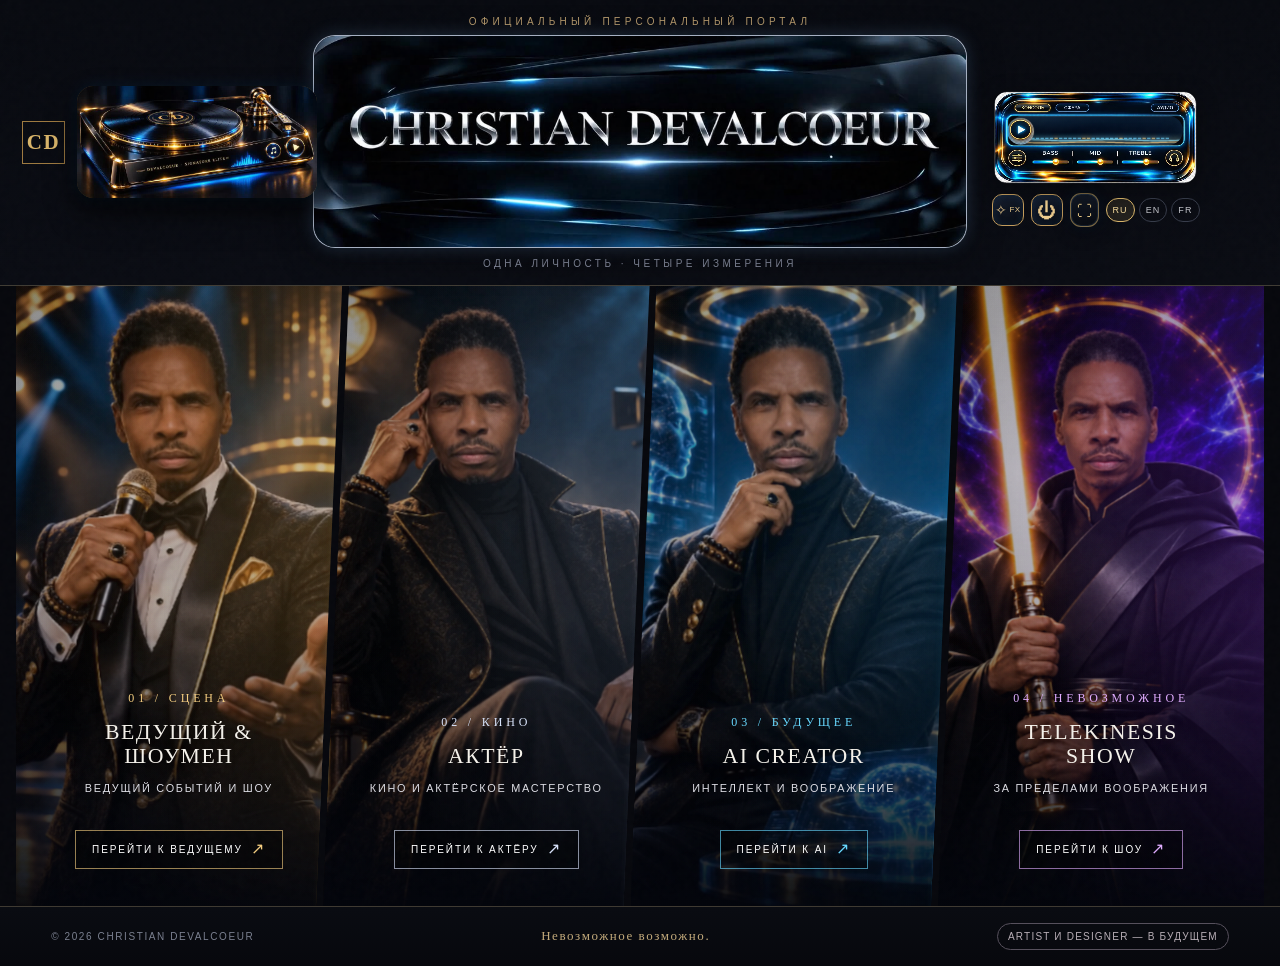
==== index.html @ b80892e2 "Add files via upload" ====
<!DOCTYPE html>

<html lang="ru">
<head>
<meta charset="utf-8"/>
<meta content="width=device-width, initial-scale=1.0" name="viewport"/>
<meta content="#07080d" name="theme-color"/>
<meta content="Christian Devalcoeur — Host &amp; Showman, Actor, AI Creator, Telekinesis Show." name="description"/>
<title>Christian Devalcoeur | Four Dimensions</title>
<style>
    :root { color-scheme:dark; --ink:#090b12; --gold:#d9b56a; --line:rgba(229,206,159,.25); }
    * { box-sizing:border-box; }
    html { scroll-behavior:smooth; }
    body { margin:0; min-height:100vh; background:var(--ink); color:#f5f2eb; font-family:Inter,'Segoe UI',Arial,sans-serif; overflow-x:hidden; }
    body::before {content:"";pointer-events:none;position:fixed;inset:0;z-index:20;opacity:.08;background-image:url("data:image/svg+xml,%3Csvg viewBox='0 0 180 180' xmlns='http://www.w3.org/2000/svg'%3E%3Cfilter id='n'%3E%3CfeTurbulence type='fractalNoise' baseFrequency='.75' numOctaves='3' stitchTiles='stitch'/%3E%3C/filter%3E%3Crect width='100%25' height='100%25' filter='url(%23n)' opacity='.24'/%3E%3C/svg%3E");}
    .layout { max-width:1800px;margin:auto; min-height:100svh; display:flex; flex-direction:column; }
    .masthead { position:relative; z-index:4; display:grid; grid-template-columns:minmax(60px,1fr) auto minmax(230px,1fr); align-items:center; gap:14px; padding:22px clamp(22px,4vw,74px) 18px; background:linear-gradient(180deg,#080a10 0%,#0a0c13 100%); border-bottom:1px solid var(--line); }
    .masthead .monogram {font-family:Georgia,serif; letter-spacing:.08em; font-size:21px; font-weight:bold; color:var(--gold); border:1px solid #9e7a40; width:43px;height:43px;display:grid;place-items:center; }
    .identity { text-align:center; }
    .identity .eyebrow { color:#b89b6c; font-size:10px; letter-spacing:.42em; text-transform:uppercase; margin-bottom:8px; }
    .identity h1 {font:normal clamp(22px,2.5vw,40px)/1.08 Georgia,'Times New Roman',serif; letter-spacing:.15em; margin:0; text-shadow:0 0 34px rgba(218,180,106,.18);}
    .identity .subtitle {margin-top:10px;font-size:10px;letter-spacing:.35em;color:#9298ac;text-transform:uppercase;}
    .right-controls{justify-self:end;display:flex;gap:17px;align-items:center;min-width:0}.menu {display:flex; gap:8px; align-items:center;}
    .language {font-size:11px;letter-spacing:.12em;color:#c3c4ca;border:1px solid #363b49;background:transparent;padding:9px 12px;border-radius:20px;cursor:pointer;}
    .hero {position:relative;display:flex;flex:1;min-height:620px;isolation:isolate;overflow:hidden;background:#07080d;padding-inline:clamp(9px,1.3vw,24px);}
    .panels {width:100%;display:flex;min-width:0;align-items:stretch;isolation:isolate;}
    .panel {--tone:#d9b56a;--wash:rgba(225,168,78,.16);position:relative;min-width:0;flex:1 1 25%;margin:0 -1px 0 -1px;overflow:hidden;isolation:isolate;clip-path:polygon(0 0,100% 0,calc(100% - 26px) 100%,0 100%,26px 0);background:#080a10;cursor:pointer;transition:flex-grow .65s cubic-bezier(.2,.8,.2,1),filter .45s ease;outline:none;}
    .panel:first-child {clip-path:polygon(0 0,100% 0,calc(100% - 26px) 100%,0 100%);}
    .panel:last-child {clip-path:polygon(26px 0,100% 0,100% 100%,0 100%);}
    .panel:not(:first-child) {margin-left:-18px;}
    .panel::before {content:"";position:absolute;inset:0;z-index:2;background:linear-gradient(180deg,rgba(2,3,9,.15) 0%,transparent 30%,rgba(2,3,9,.1) 54%,rgba(3,5,12,.94) 100%),linear-gradient(90deg,rgba(3,4,8,.19),transparent 32%,var(--wash));pointer-events:none;transition:background .4s;}
    .panel::after {content:"";position:absolute;z-index:4;top:-4%;bottom:-4%;right:16px;width:1.5px;background:linear-gradient(180deg,transparent 2%,var(--tone) 30%,#f4f2e9 50%,var(--tone) 70%,transparent 98%);transform:rotate(2.1deg);transform-origin:bottom center;opacity:.65;box-shadow:0 0 14px var(--tone);pointer-events:none;transition:opacity .4s;}
    .panel:last-child::after {display:none;}
    .panel img {position:absolute;inset:0;width:100%;height:100%;object-fit:cover;object-position:center 25%;z-index:0;filter:saturate(.9) brightness(.76);transform:scale(1.015);transition:transform 1.2s cubic-bezier(.2,.75,.2,1),filter .6s;will-change:transform;}
    .panel .ambient {position:absolute;z-index:1;inset:-10%;opacity:.3;pointer-events:none;background:radial-gradient(ellipse at 50% 35%,var(--wash),transparent 61%);transition:opacity .6s;}
    .panel .content {position:absolute;z-index:5;bottom:0;left:0;right:0;padding:110px clamp(19px,2vw,36px) clamp(36px,5vh,70px);text-align:center;transform:translateY(8px);transition:transform .45s;}
    .index {font:12px/1 Georgia,serif;color:var(--tone);letter-spacing:.32em;display:block;margin-bottom:17px;}
    .content h2 {font:normal clamp(17px,1.7vw,30px)/1.08 Georgia,'Times New Roman',serif;letter-spacing:.07em;text-transform:uppercase;margin:0 0 12px;text-shadow:0 2px 22px #000;white-space:normal;}
    .content p {font-size:clamp(10px,.85vw,13px);color:#dddde4;letter-spacing:.16em;text-transform:uppercase;min-height:32px;line-height:1.65;margin:0 0 18px;}
    .explore {font-size:10px;letter-spacing:.19em;text-transform:uppercase;display:inline-flex;gap:8px;align-items:center;color:#fff;border:1px solid color-mix(in srgb,var(--tone) 62%,transparent);background:rgba(0,0,0,.3);padding:12px 16px;white-space:nowrap;transition:background .3s,transform .3s;}
    .explore span {font-size:16px;color:var(--tone);line-height:.8;}
    .host {--tone:#f4cd80;--wash:rgba(230,169,74,.24);}
    .actor {--tone:#d8e3fa;--wash:rgba(131,165,211,.20);}
    .ai {--tone:#67d9ff;--wash:rgba(31,168,255,.18);}
    .tele {--tone:#e0acff;--wash:rgba(135,50,230,.27);}
    .panel:is(:hover,:focus-visible,.active) {flex-grow:1.33;z-index:3;}
    .panels:has(.panel:is(:hover,:focus-visible,.active)) .panel:not(:hover):not(:focus-visible):not(.active) {filter:brightness(.67);}
    .panel:is(:hover,:focus-visible,.active) img {filter:saturate(1.08) brightness(1);transform:scale(1.067);}
    .panel:is(:hover,:focus-visible,.active) .ambient {opacity:.85;animation:energy 4s ease-in-out infinite alternate;}
    .panel:is(:hover,:focus-visible,.active) .content {transform:translateY(0);}
    .panel:is(:hover,:focus-visible,.active) .explore {background:color-mix(in srgb,var(--tone) 22%,#080912);transform:translateY(-3px);}
    .panel:is(:hover,:focus-visible,.active)::after {opacity:1;}
    @keyframes energy {from{transform:translate(-2%,-1%) scale(1)}to{transform:translate(2%,1%) scale(1.12)}}
    .bottom {border-top:1px solid var(--line);background:linear-gradient(180deg,#0a0c12,#07080d);color:#7b8090;padding:16px clamp(23px,4vw,72px);display:flex;align-items:center;justify-content:space-between;gap:15px;font-size:10px;letter-spacing:.16em;text-transform:uppercase;}
    .bottom .tagline {font-family:Georgia,serif;text-transform:none;letter-spacing:.12em;color:#c4ab7c;font-size:13px;}
    .preview-tag {border:1px solid #56505c;color:#b8aeb6;border-radius:20px;padding:7px 10px;letter-spacing:.12em;}
    .toast {position:fixed;z-index:100;left:50%;bottom:30px;transform:translate(-50%,30px);opacity:0;pointer-events:none;background:#171b27;border:1px solid #8b7859;color:#eee;padding:14px 20px;box-shadow:0 8px 30px #0008;text-align:center;max-width:calc(100vw - 30px);font-size:13px;transition:opacity .3s,transform .3s;}
    .toast.show {opacity:1;transform:translate(-50%,0);}
    @media (max-width:880px) {
      .masthead {padding:18px 15px;grid-template-columns:43px minmax(0,1fr) auto;gap:4px;}
      .identity h1 {font-size:clamp(17px,4.2vw,27px);letter-spacing:.085em;}
      .identity .eyebrow {letter-spacing:.2em;font-size:9px;}
      .identity .subtitle {letter-spacing:.15em;font-size:8px;}
      .language {padding:8px 6px;font-size:10px;}
      .hero {min-height:650px;padding-inline:0;}
      .panel .content {padding:100px 8px 25px;}
      .content h2 {font-size:clamp(11px,2vw,19px);}
      .content p {font-size:9px;letter-spacing:0;}
      .explore {font-size:8px;padding:10px 7px;letter-spacing:.05em;}
      .panel:not(:first-child) {margin-left:-14px;}
      .panel {clip-path:polygon(15px 0,100% 0,calc(100% - 15px) 100%,0 100%);}
      .panel:first-child {clip-path:polygon(0 0,100% 0,calc(100% - 15px) 100%,0 100%);}
      .panel:last-child {clip-path:polygon(15px 0,100% 0,100% 100%,0 100%);}
      .panel::after {right:8px;}
    }
    @media (max-width:620px) {
      .layout{min-height:100svh;}
      .hero {min-height:0;display:block;overflow:visible;}
      .panels {display:grid;grid-template-columns:1fr 1fr;}
      .panel,.panel:first-child,.panel:last-child {clip-path:none;margin:0;min-height:48svh;min-width:0;}
      .panel:not(:first-child){margin-left:0;}
      .panel::after {right:0;top:0;bottom:0;transform:none;width:1px;}
      .panel:nth-child(2)::after{display:none;}
      .panel img {object-position:center 20%;filter:saturate(.95) brightness(.83);}
      .panel .content {padding:70px 9px 19px;}
      .panel .content h2 {font-size:clamp(15px,4vw,21px);}
      .panel .content p {font-size:9px;min-height:25px;}
      .panel .explore {font-size:9px;padding:10px 10px;}
      .panel:is(:hover,:focus-visible,.active){flex-grow:1;}
      .bottom {flex-direction:column;gap:8px;text-align:center;padding:18px 10px;}
    }
    @media(prefers-reduced-motion:reduce){*,*::before,*::after{animation:none!important;transition:none!important;scroll-behavior:auto!important;}}

    .panel .hero-video {position:absolute;inset:0;width:100%;height:100%;object-fit:cover;object-position:center 25%;z-index:0;opacity:0;pointer-events:none;filter:saturate(1.04) brightness(.92);transform:scale(1.015);transition:opacity .34s ease,transform 1.2s cubic-bezier(.2,.75,.2,1);}
    .panel.is-playing .hero-video {opacity:1;transform:scale(1.067);}
    @media (max-width:620px){.panel .hero-video{object-position:center 20%;}}
    @media(prefers-reduced-motion:reduce){.panel .hero-video{display:none!important;}}
  
    .menu{flex-wrap:wrap;justify-content:flex-end}.language-choice{min-width:36px;padding:8px 9px}.language-choice[aria-pressed="true"]{border-color:#d9b56a;color:#f5db9d;background:rgba(217,181,106,.12)}
    .panel{touch-action:manipulation}.panel:focus-visible{outline:2px solid #e8c783;outline-offset:-3px}.explore .explore-label{font-size:inherit;line-height:1.1;color:inherit}.explore>span:last-child{font-size:16px;color:var(--tone)}
    @media(max-width:620px){.masthead{grid-template-columns:35px minmax(0,1fr) auto}.language-choice{min-width:30px;padding:8px 5px}.menu{gap:3px}.identity h1{font-size:clamp(14px,3.7vw,20px)}.panel .explore{white-space:normal;justify-content:center;min-height:34px}}
    @media(max-width:1050px){.masthead{grid-template-columns:50px minmax(0,1fr) auto}.right-controls{gap:8px}.identity h1{letter-spacing:.09em}.signature-dock{width:58px}.signature-device{width:50px;height:50px;border-radius:50%;transform:none}.signature-platter{width:42px;height:42px;left:3px;top:3px}.signature-label{width:16px;height:16px;font-size:6px}.signature-arm,.signature-menu-toggle,.signature-caption{display:none}.signature-play{width:28px;height:28px;right:-8px;bottom:-7px}.signature-panel{position:fixed;right:12px;left:auto;top:85px;width:min(360px,calc(100vw - 24px));max-height:calc(100dvh - 100px)}}
    @media(max-width:620px){.masthead{gap:7px}.right-controls{gap:5px}.identity .eyebrow{font-size:8px}.identity h1{font-size:clamp(12px,3.3vw,19px)}.menu{gap:2px}.language-choice{min-width:25px;padding:7px 4px}.masthead .monogram{width:34px;height:34px;font-size:18px}}

/* V10: logo and player side by side, title centered, language menu on the right */
.masthead{grid-template-columns:minmax(245px,1fr) auto minmax(145px,1fr)}
.left-brand{display:flex;align-items:center;justify-self:start;gap:15px;min-width:0}
.left-brand .monogram{flex:0 0 43px}
.left-brand .signature-dock{flex:0 0 184px;width:184px;justify-self:auto}
.right-controls{justify-self:end}
.identity{min-width:0}
/* The expanded audio console opens toward the interior of the page. */
.left-brand .signature-panel{left:0;right:auto}
@media(max-width:1240px){
 .masthead{grid-template-columns:minmax(112px,1fr) minmax(0,auto) minmax(106px,1fr);gap:10px}
 .left-brand{gap:11px}
 .left-brand .signature-dock{width:58px;flex-basis:58px}
 .identity h1{font-size:clamp(19px,2.45vw,30px);letter-spacing:.085em}
}
@media(max-width:880px){
 .masthead{grid-template-columns:minmax(95px,1fr) minmax(0,auto) minmax(90px,1fr);gap:7px}
 .left-brand{gap:9px}
 .left-brand .monogram{flex-basis:36px;width:36px;height:36px}
 .left-brand .signature-dock{width:52px;flex-basis:52px}
 .left-brand .signature-panel{position:fixed;left:12px;right:auto;top:80px}
}
@media(max-width:620px){
 .masthead{grid-template-columns:88px minmax(0,1fr) auto;gap:5px;padding-left:10px;padding-right:10px}
 .left-brand{gap:7px}
 .left-brand .monogram{width:30px;height:30px;flex-basis:30px;font-size:15px}
 .left-brand .signature-dock{width:47px;flex-basis:47px}
 .identity h1{font-size:clamp(12px,3vw,19px);letter-spacing:.045em}
 .identity .eyebrow{font-size:7px;letter-spacing:.06em}
 .identity .subtitle{font-size:7px;letter-spacing:.04em}
 .right-controls{gap:0}
 .menu{gap:2px}
 .language-choice{min-width:23px;padding:6px 4px}
}

/* V11 — Silver Light B title, subtle moving metallic highlights */
.identity .silver-signature{position:relative;display:inline-block;color:#d7dee9;background:linear-gradient(112deg,#647084 0%,#dce4ef 13%,#fdfdff 23%,#8796ad 35%,#d5dfeb 49%,#fff 54%,#8999b0 69%,#e5edf5 85%,#8493a9 100%);background-size:230% 100%;-webkit-background-clip:text;background-clip:text;-webkit-text-fill-color:transparent;filter:drop-shadow(0 1px 0 #303c50) drop-shadow(0 2px 2px #000a);text-shadow:none;animation:silver-sheen 12s ease-in-out infinite}
.identity .silver-signature::after{content:'';position:absolute;pointer-events:none;left:0;right:0;bottom:-8px;height:1px;background:linear-gradient(90deg,transparent,#536e93 14%,#ebf6ff 49%,#5e8fc7 75%,transparent);box-shadow:0 0 7px 1px #6ebcff50}
@keyframes silver-sheen{0%,14%{background-position:100% 0}37%,100%{background-position:0 0}}
@media(prefers-reduced-motion:reduce){.identity .silver-signature{animation:none;background-position:55% 0}}

</style>
<link rel="stylesheet" href="assets/player.css"/>
<link rel="stylesheet" href="assets/player-v12.css"/>
<link rel="stylesheet" href="assets/title-v13.css"/>
<link rel="stylesheet" href="assets/player-v14.css"/>
<link rel="stylesheet" href="assets/portal-v15.css"/>
<link rel="stylesheet" href="assets/v16-design-approval.css"/>
<link rel="stylesheet" href="assets/v16-final.css"/>
<link rel="stylesheet" href="assets/v17-glass.css"/>
<link rel="stylesheet" href="assets/v19-final.css"/>
</head>
<body>
<div class="layout">
<header class="masthead">
<div class="left-brand"><div class="monogram" aria-label="Christian Devalcoeur">CD</div>
<div class="signature-dock" aria-label="Devalcoeur Signature Elite">
 <div class="signature-device" aria-hidden="false">
  <video class="signature-stage-video" id="signature-stage-video" poster="assets/signature-standby.jpg" muted playsinline preload="metadata" aria-hidden="true"></video>
  <button type="button" class="signature-menu-toggle" id="signature-menu-toggle" aria-expanded="false" aria-controls="signature-panel" aria-label="Open audio controls"><span class="sr-only">Audio controls</span></button>
  <button type="button" class="signature-play" id="signature-play" aria-label="Play"><span class="sr-only">Play / Pause</span></button>
 </div>
 <div class="signature-caption">DEVALCOEUR · SIGNATURE ELITE</div>
 <div class="signature-panel" id="signature-panel" hidden>
  <div class="signature-panel-header"><div><div class="signature-panel-name">DEVALCOEUR SIGNATURE ELITE</div><div class="signature-panel-sub" data-player-i18n="sub">AUDIO CONTROL CONSOLE</div></div><button class="signature-close" id="signature-close" aria-label="Close">×</button></div>
  <div class="signature-holo signature-large-stage"><video id="signature-large-video" class="signature-large-video" muted playsinline preload="metadata" poster="assets/signature-standby.jpg" aria-label="Devalcoeur Signature Elite enlarged animated turntable"></video><div class="signature-holo-label">DEVALCOEUR · SIGNATURE ELITE</div></div>
  <canvas id="signature-spectrum" class="signature-spectrum" aria-label="Audio frequency visualizer"></canvas>
  <span class="signature-track" id="signature-track">Veiled Encounter — Signature Theme</span>
  <input type="range" min="0" max="1000" value="0" disabled id="signature-position" class="signature-progress" aria-label="Track position"/>
  <div class="signature-times"><span id="signature-now">0:00</span><span id="signature-duration">0:00</span></div>
  <div class="signature-transport"><button type="button" class="signature-control" id="signature-panel-play" aria-label="Play or pause">▶ / ❚❚</button><button type="button" class="signature-control" id="signature-stop" data-player-i18n="stop">Stop</button><button type="button" class="signature-control" id="signature-mute" aria-pressed="false" data-player-i18n="mute">Mute</button><button type="button" class="signature-control" id="signature-loop" aria-pressed="false" data-player-i18n="loop">Loop</button></div>
  <label class="signature-load"><span data-player-i18n="load">Load your music</span><input type="file" id="signature-load-input" accept="audio/*,.mp3,.wav,.ogg,.m4a,.aac,.flac,.opus"/></label>
  <div class="signature-status" id="signature-status" role="status">Ready to play</div>
  <div class="signature-slider-row"><label for="signature-volume" data-player-i18n="volume">VOLUME</label><input id="signature-volume" type="range" min="0" max="100" value="70"/><output id="signature-volume-out">70%</output></div>
  <div class="signature-slider-row"><label for="signature-bass" data-player-i18n="bass">BASS</label><input id="signature-bass" type="range" min="-12" max="12" value="0"/><output id="signature-bass-out">0 dB</output></div>
  <div class="signature-slider-row"><label for="signature-mid" data-player-i18n="mid">MID</label><input id="signature-mid" type="range" min="-12" max="12" value="0"/><output id="signature-mid-out">0 dB</output></div>
  <div class="signature-slider-row"><label for="signature-treble" data-player-i18n="treble">TREBLE</label><input id="signature-treble" type="range" min="-12" max="12" value="0"/><output id="signature-treble-out">0 dB</output></div>
 </div>
 <audio id="signature-audio" preload="metadata" src="assets/signature-theme.mp3"></audio>
</div></div>
<div class="identity">
<div class="eyebrow" data-i18n="eyebrow">Official Personal Portal</div>
<h1 class="silver-signature silver-art signature-film-title" aria-label="CHRISTIAN DEVALCOEUR"><video class="signature-title-video" autoplay muted loop playsinline preload="metadata" poster="assets/christian-title-glass-frame.jpg" aria-hidden="true"><source src="assets/christian-title-glass-frame.mp4" type="video/mp4"/></video></h1>
<div class="subtitle" data-i18n="subtitle">One Identity · Four Dimensions</div>
</div>
<div class="right-controls">
  <div class="audio-console-card elite-overlay" id="audio-console-preview" data-mode="console" aria-label="Devalcoeur interactive audio console">
    <div class="elite-glass-content" aria-hidden="true">
      <canvas id="audio-console-canvas" class="audio-console-canvas" width="480" height="112"></canvas>
      <div class="elite-glass-sheen"></div>
    </div>
    <picture class="elite-overlay-fallback" aria-hidden="true"><img src="assets/console-glass-standby.png" alt=""></picture>
    <video class="elite-overlay-video" id="elite-overlay-video" src="assets/console-glass-overlay.webm" autoplay muted loop playsinline preload="metadata" aria-hidden="true"></video>
    <img class="elite-static-state elite-state-fx-off" src="assets/console-fx-off.png" alt="" aria-hidden="true">
    <img class="elite-static-state elite-state-power-off" src="assets/console-power-off.png" alt="" aria-hidden="true">
    <div class="elite-hitboxes">
      <button type="button" class="elite-hotspot elite-console" data-console-mode="console" aria-label="Console mode" aria-pressed="true"></button>
      <button type="button" class="elite-hotspot elite-sphere" data-console-mode="sphere" aria-label="Sphere mode" aria-pressed="false"></button>
      <button type="button" class="elite-hotspot elite-audio" id="open-player-from-console" aria-label="Open music console"></button>
      <button type="button" class="elite-hotspot elite-play" id="elite-glass-play" aria-label="Play or pause"></button>
      <button type="button" class="elite-hotspot elite-settings" id="elite-glass-settings" aria-label="Audio settings"></button>
      <input type="range" class="elite-hotspot elite-bass" id="elite-bass" min="-12" max="12" value="0" aria-label="Bass" />
      <input type="range" class="elite-hotspot elite-mid" id="elite-mid" min="-12" max="12" value="0" aria-label="Mid" />
      <input type="range" class="elite-hotspot elite-treble" id="elite-treble" min="-12" max="12" value="0" aria-label="Treble" />
      <button type="button" class="elite-hotspot elite-headphones" id="elite-glass-mute" aria-label="Mute"></button>
    </div>
  </div>
  <div class="control-cluster">
    <button class="elite-state-switch" id="elite-fx-switch" type="button" aria-pressed="true" title="Световые эффекты"><span aria-hidden="true">✧</span><span class="elite-switch-label">FX</span></button>
    <button class="elite-state-switch elite-power-switch" id="elite-power-switch" type="button" aria-pressed="true" title="Выключить устройство"><span aria-hidden="true">⏻</span></button>
    <button class="fullscreen-toggle" id="fullscreen-toggle" type="button" aria-label="Toggle fullscreen">⛶</button>
    <div class="menu"><button aria-label="Switch to RU" class="language language-choice" data-lang="ru" type="button">RU</button><button aria-label="Switch to EN" class="language language-choice" data-lang="en" type="button">EN</button><button aria-label="Switch to FR" class="language language-choice" data-lang="fr" type="button">FR</button></div>
  </div>
</div>
</header>
<main aria-label="Четыре направления творчества" class="hero" data-i18n-aria="mainAria">
<div class="panels" id="panels">
<section aria-label="Host &amp; Showman — открыть раздел" class="panel host" data-i18n-aria="host.aria" data-route="host/" data-section="host" data-title="Host &amp; Showman" role="button" tabindex="0">
<img alt="Christian Devalcoeur — ведущий на сцене с микрофоном" fetchpriority="high" src="assets/host.webp"/>
<video aria-hidden="true" class="hero-video" loop="" muted="" playsinline="" preload="none"><source src="assets/host.mp4" type="video/mp4"/></video>
<div class="ambient"></div>
<div class="content"><span class="index" data-i18n="host.index">01 / THE STAGE</span><h2 data-i18n-html="host.title">Host &amp;<br/>Showman</h2><p data-i18n="host.desc">Master of ceremonies</p><span class="explore"><span class="explore-label" data-i18n="host.action"></span><span aria-hidden="true">↗</span></span></div>
</section>
<section aria-label="Actor — открыть раздел" class="panel actor" data-i18n-aria="actor.aria" data-route="actor/" data-section="actor" data-title="Actor" role="button" tabindex="0">
<img alt="Christian Devalcoeur — актёр в кинематографической студии" src="assets/actor.webp"/>
<video aria-hidden="true" class="hero-video" loop="" muted="" playsinline="" preload="none"><source src="assets/actor.mp4" type="video/mp4"/></video>
<div class="ambient"></div>
<div class="content"><span class="index" data-i18n="actor.index">02 / THE SCREEN</span><h2 data-i18n-html="actor.title">Actor</h2><p data-i18n="actor.desc">Cinema &amp; performance</p><span class="explore"><span class="explore-label" data-i18n="actor.action"></span><span aria-hidden="true">↗</span></span></div>
</section>
<section aria-label="AI Creator — открыть раздел" class="panel ai" data-i18n-aria="ai.aria" data-route="ai/" data-section="ai" data-title="AI Creator" role="button" tabindex="0">
<img alt="Christian Devalcoeur — AI Creator в футуристической лаборатории" src="assets/ai.webp"/>
<video aria-hidden="true" class="hero-video" loop="" muted="" playsinline="" preload="none"><source src="assets/ai.mp4" type="video/mp4"/></video>
<div class="ambient"></div>
<div class="content"><span class="index" data-i18n="ai.index">03 / THE FUTURE</span><h2 data-i18n-html="ai.title">AI Creator</h2><p data-i18n="ai.desc">Intelligence &amp; imagination</p><span class="explore"><span class="explore-label" data-i18n="ai.action"></span><span aria-hidden="true">↗</span></span></div>
</section>
<section aria-label="Telekinesis Show — открыть раздел" class="panel tele" data-i18n-aria="tele.aria" data-route="telekinesis/" data-section="tele" data-title="Telekinesis Show" role="button" tabindex="0">
<img alt="Christian Devalcoeur — Telekinesis Show с золотым световым мечом" src="assets/telekinesis.webp"/>
<video aria-hidden="true" class="hero-video" loop="" muted="" playsinline="" preload="none"><source src="assets/telekinesis.mp4" type="video/mp4"/></video>
<div class="ambient"></div>
<div class="content"><span class="index" data-i18n="tele.index">04 / THE IMPOSSIBLE</span><h2 data-i18n-html="tele.title">Telekinesis<br/>Show</h2><p data-i18n="tele.desc">Beyond imagination</p><span class="explore"><span class="explore-label" data-i18n="tele.action"></span><span aria-hidden="true">↗</span></span></div>
</section>
</div>
</main>
<footer class="bottom"><span>© 2026 Christian Devalcoeur</span><span class="tagline" data-i18n="tagline">Impossible is Possible.</span><span class="preview-tag" data-i18n="footerNote">Animated Preview V18 · Artist + Designer Coming Later</span></footer>
</div>
<div aria-live="polite" class="toast" id="toast" role="status"></div>
<script src="assets/portal.js"></script>
<script src="assets/player.js"></script>
<script src="assets/portal-v17.js"></script>
<script src="assets/portal-v19.js"></script>
</body>
</html>
---- assets/player.css ----
/* Devalcoeur Signature Elite: independent, accessible dock */
.signature-dock{position:relative;justify-self:start;width:184px;align-self:center;z-index:12;color:#f5e6c8;font-family:Inter,'Segoe UI',sans-serif}
.signature-device{position:relative;width:176px;height:98px;border:1px solid #b99156;border-radius:11px 11px 15px 15px;background:linear-gradient(155deg,#303542,#0a0d16 56%,#151923);box-shadow:0 8px 22px #000a,0 0 0 1px #222c36 inset;transform:perspective(430px) rotateX(13deg);overflow:visible}
.signature-device:after{content:'';position:absolute;inset:7px;border:1px solid #94744955;border-radius:6px;pointer-events:none}
.signature-platter{position:absolute;left:12px;top:4px;width:92px;height:92px;display:grid;place-items:center;border-radius:50%;border:2px solid #d0a861;background:radial-gradient(circle,#161d2d 0 19%,#090b12 20% 29%,#242833 30% 31%,#0b0d12 32% 42%,#30333a 43% 44%,#090b11 45% 72%,#303742 73% 75%,#0c0c12 76%);box-shadow:0 2px 12px #0009,0 0 13px #66bfff1a;animation:signature-spin 1.8s linear infinite;animation-play-state:paused}
.signature-platter:after{content:'';position:absolute;inset:7px;border-radius:50%;border:1px solid #a3a9b52b;box-shadow:0 0 0 8px #a3a9b507,0 0 0 15px #a3a9b509,0 0 0 23px #a3a9b507;pointer-events:none}
.signature-label{height:31px;width:31px;border-radius:50%;border:2px solid #e0b56a;display:grid;place-items:center;background:radial-gradient(circle,#28588d,#09182d);font:700 11px Georgia,serif;color:#fbe6b8}
.signature-arm{position:absolute;right:12px;top:11px;width:52px;height:51px;transform-origin:41px 8px;transform:rotate(-31deg);transition:transform .8s cubic-bezier(.2,.8,.25,1);z-index:2}
.signature-arm:before{content:'';position:absolute;right:2px;top:2px;width:15px;height:15px;background:radial-gradient(circle,#252e3c 30%,#bf9655 40%,#3a3c42 70%);border-radius:50%;box-shadow:0 0 5px #d1ac64}
.signature-arm:after{content:'';position:absolute;right:9px;top:10px;width:4px;height:56px;background:linear-gradient(90deg,#705633,#f2d49e,#8a6a3e);border-radius:3px;transform:rotate(30deg);transform-origin:top center;box-shadow:0 0 5px #000}
.signature-needle{position:absolute;top:60px;right:23px;width:9px;height:6px;background:#9acfff;box-shadow:0 0 8px #3caaff;border:1px solid #cfab63;transform:rotate(30deg)}
.signature-device.armed .signature-arm{transform:rotate(20deg)}
.signature-device.playing .signature-platter{animation-play-state:running}
.signature-device.ending .signature-platter{animation-duration:3.5s}
.signature-play{position:absolute;right:13px;bottom:13px;width:35px;height:35px;z-index:5;border:2px solid #e2b96d;border-radius:50%;background:radial-gradient(circle at 40% 30%,#2375b7,#0a264b 74%);color:#ffe0a5;display:grid;place-items:center;cursor:pointer;box-shadow:0 0 11px #259eff75;transition:transform .25s,box-shadow .25s}
.signature-play:hover,.signature-play:focus-visible{transform:scale(1.08);box-shadow:0 0 17px #399fff}
.signature-play svg{width:17px;height:17px;fill:currentColor}
.signature-menu-toggle{position:absolute;right:54px;bottom:17px;border:1px solid #9c7d53;border-radius:50%;height:28px;width:28px;color:#bfe6ff;background:#10233e;cursor:pointer;font-size:15px;z-index:6}
.signature-caption{font-size:8px;letter-spacing:.15em;text-align:center;margin-top:6px;color:#c8ac76;white-space:nowrap}
.signature-panel{position:absolute;top:calc(100% + 12px);left:0;width:min(360px,calc(100vw - 28px));max-height:min(75vh,650px);overflow-y:auto;padding:16px;border:1px solid #b09055;border-radius:17px;background:linear-gradient(155deg,#141e31f5,#080b13f8 70%);box-shadow:0 18px 65px #000e,0 0 24px #1d5c9a3d;backdrop-filter:blur(20px);z-index:60}
.signature-panel[hidden]{display:none}
.signature-panel-header{display:flex;align-items:center;justify-content:space-between;gap:12px;margin-bottom:12px}
.signature-panel-name{font:700 12px Georgia,serif;color:#e5c181;letter-spacing:.12em}
.signature-panel-sub{font-size:9px;color:#8db5da;letter-spacing:.13em;margin-top:4px}
.signature-close{border:1px solid #667589;color:white;background:#122035;border-radius:50%;width:29px;height:29px;cursor:pointer}
.signature-holo{height:104px;position:relative;display:flex;align-items:center;justify-content:center;overflow:hidden;border:1px solid #41628f66;border-radius:9px;background:radial-gradient(ellipse at 50% 80%,#144e90a8,#0b1226 70%);margin-bottom:13px}
.signature-holo:before{content:'';position:absolute;left:22%;right:22%;bottom:5px;border-radius:50%;height:14px;border:1px solid #caa869;box-shadow:0 0 26px #5cb9fe;opacity:.45}
.signature-holo-image{width:100%;height:100%;object-fit:cover;object-position:center 61%;opacity:0;transform:translateY(45px) scale(.66);filter:sepia(.12) hue-rotate(170deg) saturate(1.7) drop-shadow(0 0 8px #3fb6ff);mix-blend-mode:screen;transition:opacity .65s,transform 1.25s;mask-image:linear-gradient(to bottom,#000 5%,#000 75%,transparent)}
.signature-panel.holo-active .signature-holo-image{opacity:.65;transform:translateY(-6px) scale(.96)}
.signature-holo-label{position:absolute;bottom:7px;left:0;right:0;text-align:center;color:#ead49b;text-shadow:0 0 7px #000;letter-spacing:.22em;font-size:9px;z-index:2}
.signature-spectrum{width:100%;height:66px;display:block;border:1px solid #34476180;border-radius:7px;background:#070e20}
.signature-track{display:block;margin:9px 0;color:#ccd6e7;font-size:11px;overflow:hidden;text-overflow:ellipsis;white-space:nowrap}
.signature-progress{width:100%;accent-color:#d8b56e;cursor:pointer}
.signature-times{display:flex;justify-content:space-between;font-size:10px;color:#a8c1df;margin:4px 0 10px;font-variant-numeric:tabular-nums}
.signature-transport{display:flex;gap:7px;align-items:center;flex-wrap:wrap;margin-bottom:10px}
.signature-control{color:#f3ddb0;background:#15253d;border:1px solid #9b8157;border-radius:7px;padding:8px 11px;cursor:pointer;font-size:12px;min-height:32px}
.signature-control:hover,.signature-control:focus-visible{border-color:#70bcf7;background:#203956}
.signature-control[aria-pressed=true]{box-shadow:0 0 0 1px #6ebcff inset}
.signature-load{display:inline-flex;align-items:center;justify-content:center;min-height:34px;padding:8px 11px;border:1px solid #80b8e7;border-radius:7px;color:#c3e6ff;background:#112742;font-size:11px;cursor:pointer}
.signature-load input{display:none}
.signature-slider-row{display:grid;grid-template-columns:65px 1fr 40px;gap:8px;align-items:center;margin:10px 0;font-size:10px;letter-spacing:.08em;color:#dbbd84}
.signature-slider-row input{width:100%;accent-color:#70b8ff}
.signature-slider-row output{text-align:right;color:#c2d6f0;letter-spacing:0;font-variant-numeric:tabular-nums}
.signature-status{min-height:15px;color:#afc6e4;font-size:10px;margin-top:8px}
@keyframes signature-spin{to{transform:rotate(360deg)}}
@media(max-width:850px){.signature-dock{width:58px}.signature-device{width:50px;height:50px;border-radius:50%;transform:none}.signature-platter{width:42px;height:42px;left:3px;top:3px}.signature-label{width:16px;height:16px;font-size:6px}.signature-arm,.signature-menu-toggle,.signature-caption{display:none}.signature-play{width:28px;height:28px;right:-8px;bottom:-7px}.signature-panel{position:fixed;left:12px;top:85px;width:min(360px,calc(100vw - 24px));max-height:calc(100dvh - 100px)}}
@media(prefers-reduced-motion:reduce){.signature-platter{animation:none}.signature-arm,.signature-holo-image{transition:none}}

/* V9: align Signature Elite with right side of masthead */
.right-controls .signature-dock{justify-self:auto;flex:0 0 184px}
@media(max-width:1050px){.right-controls .signature-dock{flex:0 0 58px}}
@media(max-width:1050px){.right-controls .signature-panel{left:auto;right:10px}}

.signature-local-notice{font-size:10px;color:#e1c48b;line-height:1.35;margin:8px 0}

/* V11 — Signature Elite Neon B: real CSS three-quarter turntable, controls in FRONT, stylus unobstructed */
@media(min-width:1051px){
.signature-dock{width:194px!important}
.left-brand .signature-dock{width:194px!important;flex-basis:194px!important}
.signature-device{width:190px;height:107px;transform:none;border:0;border-radius:0;background:transparent;box-shadow:none;overflow:visible;filter:drop-shadow(0 7px 7px #000b)}
.signature-device::after{display:none}
.signature-deck{position:absolute;top:3px;left:6px;width:175px;height:96px;transform:perspective(340px) rotateX(33deg) rotateZ(-3deg);transform-origin:center bottom;border:1px solid #d9a960;border-radius:13px 13px 9px 9px;background:linear-gradient(143deg,#202837 1%,#080b12 32%,#030408 55%,#101724 100%);box-shadow:0 0 0 1px #6c8ba04a inset,0 0 0 5px #010308 inset,0 8px 18px #000b,0 1px 9px #45a8fd35}
.signature-deck::after{content:'';position:absolute;inset:4px;border-radius:9px;border:1px solid #8ad5ff4b;pointer-events:none}
.signature-platter{width:99px;height:99px;top:-8px;left:5px;border:2px solid #ddae60;background:radial-gradient(circle,#172c49 0 16%,#03050a 17% 22%,#303640 23% 24%,#06080e 25% 40%,#283345 41% 42%,#06070d 43% 72%,#304052 73% 74%,#04070c 75%);box-shadow:0 0 0 3px #090d17,0 0 12px #197bc974,0 0 6px #eac26e72}
.signature-label{width:34px;height:34px;font-size:12px;box-shadow:0 0 9px #4b9fff55}
.signature-arm{right:5px;top:5px;width:56px;height:58px;transform-origin:42px 8px;transform:rotate(-27deg);filter:drop-shadow(1px 2px 2px #000)}
.signature-device.armed .signature-arm{transform:rotate(24deg)}
.signature-arm:before{width:17px;height:17px;right:0;top:0;background:radial-gradient(circle,#141a26 20%,#d9b06a 36%,#161c25 65%,#f3ce83 82%)}
.signature-arm:after{height:61px;width:5px;background:linear-gradient(90deg,#75502c,#f6db9a 45%,#475872 72%,#cfa35e)}
.signature-needle{right:20px;top:63px;box-shadow:0 0 10px 3px #4bc2ff}
.signature-front{position:absolute;left:11px;right:4px;bottom:0;height:31px;transform:skewX(-10deg);background:linear-gradient(180deg,#101927,#03070e 42%,#050c17);border:1px solid #d3a75d;border-radius:2px 3px 8px 8px;box-shadow:inset 0 1px 4px #5ab5fc40,0 4px 15px #000b,0 0 5px #50aaff4c;z-index:6;display:flex;align-items:center;justify-content:flex-end;gap:9px;padding:3px 8px}
.signature-front::before{content:'SIGNATURE';font-size:5px;letter-spacing:.17em;color:#f0c981;margin-right:auto;text-shadow:0 0 6px #daae6d;transform:skewX(10deg)}
.signature-play,.signature-menu-toggle{position:relative;inset:auto;right:auto;bottom:auto;top:auto;transform:skewX(10deg);flex:none;z-index:8}
.signature-play{width:27px;height:27px;border-width:1.5px;background:radial-gradient(circle at 40% 25%,#45c8ff,#104c88 55%,#071329);box-shadow:0 0 9px #35b3ffcb,inset 0 0 7px #bbebff86,0 0 0 1px #b08a55}
.signature-play svg{width:14px;height:14px}
.signature-menu-toggle{width:25px;height:25px;border:1.5px solid #e7bd70;font-size:13px;background:radial-gradient(circle at 45% 25%,#36bbff,#0d3b76 60%,#091326);box-shadow:0 0 10px #2b9dfba9,inset 0 0 4px #e2faff88;color:#f5e6c6}
.signature-mini-spectrum{display:flex;align-items:flex-end;gap:2px;height:18px;width:29px;transform:skewX(10deg);flex:none}
.signature-mini-spectrum i{display:block;width:2px;height:var(--h,7px);background:#54c4ff;box-shadow:0 0 5px #5dc6ff}
.signature-mini-spectrum i:nth-child(1){--h:7px}.signature-mini-spectrum i:nth-child(2){--h:12px}.signature-mini-spectrum i:nth-child(3){--h:16px}.signature-mini-spectrum i:nth-child(4){--h:9px}.signature-mini-spectrum i:nth-child(5){--h:14px}.signature-mini-spectrum i:nth-child(6){--h:11px}.signature-mini-spectrum i:nth-child(7){--h:6px}
.signature-device.playing .signature-mini-spectrum i{animation:signature-levels .6s ease-in-out infinite alternate;animation-delay:calc(var(--h) * -24ms)}
.signature-caption{margin-top:1px;color:#e7c183;letter-spacing:.13em}
.signature-play:hover,.signature-play:focus-visible{transform:skewX(10deg) scale(1.09);box-shadow:0 0 16px #64ccff,0 0 7px #f0be63}
}
@keyframes signature-levels{to{height:4px;opacity:.65}}
@media(max-width:1050px){.signature-deck{display:contents}.signature-front{display:contents}.signature-mini-spectrum{display:none}}
@media(prefers-reduced-motion:reduce){.signature-mini-spectrum i{animation:none!important}}
---- assets/player-v12.css ----
/* V12: source-image, film-backed cinematic turntable. Buttons track the pictured controls. */
.sr-only{position:absolute;width:1px;height:1px;padding:0;margin:-1px;overflow:hidden;clip:rect(0,0,0,0);white-space:nowrap;border:0}
@media(min-width:1051px){
.masthead{grid-template-columns:minmax(270px,1fr) minmax(0,2.2fr) minmax(120px,1fr);gap:18px;padding-top:16px;padding-bottom:16px}
.left-brand{gap:12px}.left-brand .signature-dock{width:240px!important;flex-basis:240px!important}
.signature-dock .signature-device{width:240px;height:112px;transform:none;filter:drop-shadow(0 8px 9px #000a);overflow:hidden;border:0;border-radius:5px}
.signature-dock .signature-caption{display:none}
.signature-stage-video{width:100%;height:100%;object-fit:fill;display:block;position:absolute;inset:0;border-radius:5px}
.signature-dock .signature-play,.signature-dock .signature-menu-toggle{position:absolute!important;top:52%!important;bottom:auto!important;right:auto!important;left:auto!important;width:10.7%!important;height:31%!important;transform:none!important;z-index:10!important;border-radius:50%!important;background:transparent!important;border:1px solid transparent!important;box-shadow:none!important;color:transparent!important;font-size:0!important;cursor:pointer!important;padding:0!important}
.signature-dock .signature-menu-toggle{left:79.1%!important}.signature-dock .signature-play{left:89.5%!important}
.signature-dock .signature-play svg{display:none}
.signature-dock .signature-play:hover,.signature-dock .signature-menu-toggle:hover,.signature-dock .signature-play:focus-visible,.signature-dock .signature-menu-toggle:focus-visible{outline:2px solid #7ecbff!important;outline-offset:1px;box-shadow:0 0 14px 3px #6cbaff99!important}
.signature-dock .signature-panel{top:calc(100% + 7px)}
.identity{width:100%;max-width:780px;margin:auto}
.identity h1.silver-art{display:block;position:relative;width:min(100%,680px);margin:auto;line-height:0;letter-spacing:0;background:none!important;-webkit-text-fill-color:initial!important;filter:none;animation:none!important;text-shadow:none}
.identity h1.silver-art::after{display:none}
.identity h1.silver-art img{display:block;width:100%;height:auto;mix-blend-mode:screen;filter:drop-shadow(0 0 6px #8eb6f21e)}
.identity h1.silver-art::before{content:'';position:absolute;inset:16% 6%;z-index:1;pointer-events:none;background:linear-gradient(105deg,transparent 37%,#e5f6ff00 46%,#fff9 50%,#99d6ff00 54%,transparent 62%);background-size:250% 100%;mix-blend-mode:screen;animation:v12-chrome 10s ease-in-out infinite}
@keyframes v12-chrome{0%,18%{background-position:100% 0}40%,100%{background-position:0 0}}
}
@media(max-width:1050px){
.signature-dock .signature-device{background:#0a1324 url('signature-standby.jpg') center/cover;width:52px;height:45px;border:1px solid #ba945a;border-radius:6px;transform:none;overflow:hidden}
.signature-stage-video{display:block;width:100%;height:100%;object-fit:cover}
.signature-dock .signature-play{width:29px;height:29px;right:-2px;bottom:0;top:auto;z-index:9;opacity:.96}
.signature-dock .signature-menu-toggle{display:none}
.identity h1.silver-art{background:none!important;-webkit-text-fill-color:initial!important;animation:none!important;filter:none;line-height:0}
.identity h1.silver-art img{display:block;max-width:100%;width:100%;mix-blend-mode:screen}
.identity h1.silver-art::before,.identity h1.silver-art::after{display:none}
}
@media(max-width:620px){.identity h1.silver-art{width:100%;max-width:240px}.identity .eyebrow{margin-bottom:3px}.identity .subtitle{margin-top:4px}}
@media(prefers-reduced-motion:reduce){.identity h1.silver-art::before{animation:none}}
---- assets/title-v13.css ----
/* V13 — approved animated Premium Glass Frame logo. Responsive, silent video. */
.identity h1.signature-film-title{
  display:block;position:relative;width:min(100%,680px);margin-inline:auto;
  line-height:0;background:#03060c!important;-webkit-text-fill-color:initial!important;
  border:1px solid rgba(196,211,233,.56);border-radius:3px;
  box-shadow:inset 0 0 0 1px rgba(255,255,255,.075),0 0 12px rgba(144,184,235,.13);
  overflow:hidden;filter:none!important;animation:none!important;
}
.identity h1.signature-film-title::before,.identity h1.signature-film-title::after{display:none!important}
.signature-title-video{display:block;width:100%;height:auto;aspect-ratio:1088 / 352;object-fit:contain;pointer-events:none}
@media(max-width:1050px){.identity h1.signature-film-title{width:min(100%,680px)}}
@media(max-width:620px){.identity h1.signature-film-title{width:100%;max-width:240px}}
---- assets/player-v14.css ----
/* V14 — silver rounded title and matching large, synchronized cinema turntable in audio console */
.identity h1.signature-film-title{border-radius:22px!important;border:1px solid rgba(212,225,245,.78)!important;overflow:hidden!important;box-shadow:0 0 0 1px rgba(245,249,255,.1) inset,0 0 18px rgba(128,188,255,.20),0 9px 32px #0008!important}
.identity h1.signature-film-title .signature-title-video{border-radius:21px;display:block}
.signature-panel{width:min(470px,calc(100vw - 28px))!important;max-height:min(82vh,790px)!important;background:linear-gradient(145deg,#0d172bf7,#04070efb 72%)!important;border-color:#c4a263!important;box-shadow:0 23px 75px #000f,0 0 30px #2385db38!important}
.signature-large-stage{height:auto!important;aspect-ratio:16/9;min-height:0!important;margin-bottom:14px!important;background:#050a13!important;border:1px solid #c39c58!important;border-radius:13px!important;box-shadow:inset 0 0 15px #55a9ef2f,0 0 18px #3f9cfa2a!important;overflow:hidden}
.signature-large-stage:before{display:none!important}
.signature-large-video{display:block;position:absolute;inset:0;width:100%;height:100%;object-fit:contain;background:#020710}
.signature-large-stage .signature-holo-label{pointer-events:none;font-size:8px;letter-spacing:.22em;color:#e2bd80;text-shadow:0 2px 8px #000,0 0 12px #071320;background:linear-gradient(90deg,transparent,#02060bc0,transparent);padding:7px 0;bottom:0}
.signature-spectrum{height:105px!important;border:1px solid #5aaefa70!important;border-radius:11px!important;background:linear-gradient(#081b32,#040916)!important;box-shadow:inset 0 0 15px #338fe42c,0 0 11px #287ad329}
.signature-slider-row{grid-template-columns:80px 1fr 47px!important;gap:10px!important;margin:13px 0!important}
.signature-panel-header{margin-bottom:13px!important}
.signature-transport{margin-top:13px}
@media(max-width:600px){.identity h1.signature-film-title{border-radius:12px!important}.identity h1.signature-film-title .signature-title-video{border-radius:11px}.signature-panel{width:calc(100vw - 24px)!important;max-height:calc(100dvh - 95px)!important;padding:12px!important}.signature-spectrum{height:82px!important}}
---- assets/portal-v15.css ----
/* V15 — full-screen control, rounded left preview, and right-side premium dual-mode audio console */
@media(min-width:1051px){
  .masthead{grid-template-columns:minmax(250px,1fr) minmax(0,1.7fr) minmax(300px,1.05fr)!important;align-items:center;column-gap:22px}
  .left-brand .signature-dock{width:265px!important;flex-basis:265px!important}
}

.left-brand .signature-device{
  border-radius:16px!important;
  overflow:hidden!important;
  box-shadow:0 10px 26px rgba(0,0,0,.42),0 0 0 1px rgba(219,175,96,.24) inset,0 0 18px rgba(45,159,255,.11)!important;
}
.left-brand .signature-stage-video{border-radius:16px!important}

.right-controls{
  min-width:0;
  display:flex!important;
  flex-direction:column;
  align-items:flex-end;
  gap:10px;
}
.control-cluster{
  display:flex;
  align-items:center;
  gap:10px;
}
.fullscreen-toggle{
  appearance:none;
  border:1px solid rgba(217,181,106,.55);
  background:linear-gradient(180deg,rgba(18,25,37,.94),rgba(7,10,17,.98));
  color:#f0d18a;
  width:42px;
  height:42px;
  border-radius:14px;
  cursor:pointer;
  font-size:18px;
  line-height:1;
  box-shadow:0 0 0 1px rgba(110,179,255,.11) inset,0 6px 18px rgba(0,0,0,.32),0 0 16px rgba(31,136,255,.08);
  transition:transform .25s ease, box-shadow .25s ease, border-color .25s ease;
}
.fullscreen-toggle:hover,.fullscreen-toggle:focus-visible{
  transform:translateY(-1px);
  border-color:#7bbfff;
  box-shadow:0 0 0 1px rgba(130,194,255,.18) inset,0 10px 24px rgba(0,0,0,.36),0 0 18px rgba(48,159,255,.22);
}
.fullscreen-toggle.is-fullscreen{color:#bfe8ff;border-color:#7bbfff}

.audio-console-card{
  --console-blue:#54caff;
  --console-gold:#ddb15a;
  width:min(330px,30vw);
  min-width:250px;
  padding:10px 12px 12px;
  border-radius:24px;
  background:linear-gradient(165deg,rgba(14,20,31,.95),rgba(4,7,13,.98) 75%);
  border:1px solid rgba(218,181,106,.46);
  box-shadow:0 0 0 1px rgba(116,184,255,.09) inset,0 14px 38px rgba(0,0,0,.45),0 0 22px rgba(30,139,255,.16);
  position:relative;
  overflow:hidden;
}
.audio-console-card::before{
  content:"";
  position:absolute;inset:0;
  border-radius:inherit;
  background:radial-gradient(circle at 0% 0%,rgba(102,185,255,.22),transparent 35%),radial-gradient(circle at 100% 0%,rgba(231,181,90,.2),transparent 26%),linear-gradient(180deg,rgba(255,255,255,.03),transparent 24%);
  pointer-events:none;
}
.audio-console-topline{
  position:relative;z-index:2;
  display:flex;align-items:center;gap:7px;justify-content:flex-start;
  margin-bottom:9px;
}
.console-chip{
  appearance:none;
  border:1px solid rgba(100,134,178,.44);
  color:#c4d3e8;background:rgba(10,18,31,.84);
  border-radius:999px;padding:5px 10px;
  font-size:10px;letter-spacing:.14em;text-transform:uppercase;cursor:pointer;
  transition:all .22s ease;
}
.console-chip.is-active,.console-chip:hover,.console-chip:focus-visible{
  color:#f5dfaa;border-color:rgba(224,179,95,.72);background:linear-gradient(180deg,rgba(17,41,72,.96),rgba(7,15,25,.96));
  box-shadow:0 0 10px rgba(52,171,255,.16);
}
.console-open-player{margin-left:auto}
.audio-console-stage{
  position:relative;z-index:1;height:168px;
  border-radius:18px;
  overflow:hidden;
  border:1px solid rgba(115,188,255,.25);
  background:linear-gradient(180deg,rgba(6,12,22,.98),rgba(5,8,16,.98));
  box-shadow:inset 0 0 16px rgba(52,160,255,.18),0 0 16px rgba(0,0,0,.32);
}
.audio-console-canvas{position:absolute;inset:0;width:100%;height:100%;display:block;z-index:1}
.audio-core,.audio-sphere-mode{position:absolute;inset:0;pointer-events:none;z-index:2}
.audio-core{
  opacity:1;transition:opacity .35s ease,transform .35s ease;
}
.audio-console-card[data-mode="sphere"] .audio-core{opacity:0;transform:scale(.92)}
.audio-console-card[data-mode="console"] .audio-sphere-mode{opacity:0;transform:scale(.92)}
.audio-sphere-mode{
  opacity:1;transition:opacity .35s ease,transform .35s ease;
}
.audio-core-ring,.audio-core-sphere,.sphere-main,.sphere-halo,.sphere-pulse{position:absolute;left:50%;top:50%;transform:translate(-50%,-50%);border-radius:50%}
.audio-core-ring.ring-a{width:88px;height:88px;border:1px solid rgba(82,201,255,.76);box-shadow:0 0 24px rgba(57,180,255,.28), inset 0 0 12px rgba(57,180,255,.15);animation:console-rotate 8s linear infinite}
.audio-core-ring.ring-b{width:58px;height:58px;border:1px solid rgba(222,176,83,.75);box-shadow:0 0 20px rgba(222,176,83,.25);animation:console-rotate 5.5s linear infinite reverse}
.audio-core-sphere{width:32px;height:32px;background:radial-gradient(circle at 35% 35%,#f1fcff 0,#70d7ff 24%,#1b5ba7 52%,#081830 78%,transparent 79%);box-shadow:0 0 24px rgba(84,202,255,.56),0 0 10px rgba(222,176,83,.28);animation:console-pulse 2.4s ease-in-out infinite}
.sphere-main{width:72px;height:72px;background:radial-gradient(circle at 35% 35%,#fbffff 0,#7cdfff 18%,#1760ba 37%,#0a1f45 58%,#0a1127 70%,transparent 71%);box-shadow:0 0 35px rgba(56,181,255,.5),0 0 28px rgba(222,176,83,.22)}
.sphere-halo{width:108px;height:108px;border:1px solid rgba(229,177,81,.6);box-shadow:0 0 18px rgba(229,177,81,.26);animation:console-pulse 2.6s ease-in-out infinite}
.sphere-pulse{width:144px;height:144px;border:1px solid rgba(87,198,255,.26);box-shadow:0 0 20px rgba(87,198,255,.14);animation:console-breathe 3.2s ease-in-out infinite}
.console-wave{
  position:absolute;left:10%;right:10%;height:30px;border-radius:999px;z-index:2;opacity:.85;
  border-top:2px solid rgba(84,202,255,.72);filter:drop-shadow(0 0 8px rgba(84,202,255,.35));
}
.console-wave-a{bottom:41px;transform:skewX(-25deg) scaleY(1.35);border-top-color:rgba(84,202,255,.88)}
.console-wave-b{bottom:24px;transform:skewX(18deg) scaleY(1.1);border-top-color:rgba(222,176,83,.9);opacity:.75;left:18%;right:18%}
.audio-console-bottom{
  position:relative;z-index:2;
  display:grid;grid-template-columns:repeat(3,1fr);gap:10px;margin-top:10px;
}
.console-param{display:grid;gap:6px;justify-items:center;color:#e4be74;font-size:10px;letter-spacing:.16em;text-transform:uppercase}
.console-param i{display:block;width:100%;height:8px;border-radius:999px;background:linear-gradient(90deg,#1a4f92,#4ec8ff 48%,#dca44d);box-shadow:0 0 10px rgba(78,200,255,.28)}

@keyframes console-rotate{to{transform:translate(-50%,-50%) rotate(360deg)}}
@keyframes console-pulse{0%,100%{transform:translate(-50%,-50%) scale(1)}50%{transform:translate(-50%,-50%) scale(1.08)}}
@keyframes console-breathe{0%,100%{transform:translate(-50%,-50%) scale(.92);opacity:.55}50%{transform:translate(-50%,-50%) scale(1.04);opacity:1}}

@media(max-width:1240px){
  .masthead{grid-template-columns:minmax(105px,1fr) minmax(0,auto) minmax(210px,1fr)!important}
  .audio-console-card{width:min(280px,29vw);min-width:205px}
}
@media(max-width:980px){
  .audio-console-card{width:210px;min-width:210px;padding:9px 9px 10px;border-radius:20px}
  .audio-console-stage{height:138px}
  .audio-core-ring.ring-a{width:72px;height:72px}
  .audio-core-ring.ring-b{width:48px;height:48px}
  .audio-core-sphere{width:26px;height:26px}
  .sphere-main{width:56px;height:56px}
  .sphere-halo{width:86px;height:86px}
  .sphere-pulse{width:114px;height:114px}
  .console-param{font-size:9px}
  .console-chip{padding:4px 8px;font-size:9px;letter-spacing:.1em}
}
@media(max-width:880px){
  .masthead{grid-template-columns:minmax(95px,1fr) minmax(0,1fr) auto!important}
  .right-controls{gap:6px}
  .audio-console-card{width:178px;min-width:178px;padding:8px;border-radius:18px}
  .audio-console-stage{height:120px}
  .audio-console-bottom{gap:6px}
  .console-open-player{display:none}
}
@media(max-width:620px){
  .right-controls{align-items:flex-end}
  .audio-console-card{width:150px;min-width:150px;padding:7px;border-radius:16px}
  .audio-console-stage{height:96px;border-radius:13px}
  .audio-console-bottom{display:none}
  .audio-console-topline{margin-bottom:6px;gap:5px}
  .console-chip{padding:3px 6px;font-size:8px}
  .fullscreen-toggle{width:36px;height:36px;border-radius:12px}
}
@media(prefers-reduced-motion:reduce){
  .audio-core-ring,.audio-core-sphere,.sphere-halo,.sphere-pulse{animation:none!important}
}
---- assets/v16-design-approval.css ----
/* V16 DESIGN APPROVAL — proposed production-ready CSS, not an AI mockup */
@media (min-width: 1051px) {
 .masthead {grid-template-columns:minmax(260px,1fr) minmax(0,680px) minmax(330px,1fr)!important;column-gap:20px!important}
 .left-brand .signature-dock {width:240px!important;flex-basis:240px!important}
 .right-controls {justify-self:end!important;flex-direction:row!important;align-items:center!important;gap:14px!important}
 .audio-console-card {width:240px!important;min-width:240px!important;height:112px!important;padding:7px 9px!important;border-radius:16px!important;flex:0 0 240px}
 .audio-console-topline {margin-bottom:4px!important;gap:4px!important}
 .console-chip {font-size:8px!important;letter-spacing:.05em!important;padding:3px 7px!important}
 .audio-console-stage {height:72px!important;border-radius:10px!important}
 .audio-console-bottom {display:none!important}
 .control-cluster {flex-direction:column-reverse!important;gap:9px!important}
 .control-cluster .menu {display:flex;gap:4px;flex-wrap:nowrap!important}
 .language-choice {padding:6px!important;min-width:27px!important;font-size:9px!important}
 .fullscreen-toggle {width:34px;height:34px;border-radius:11px;font-size:15px}
}
.audio-console-card {background:linear-gradient(145deg,#101319 0%,#040609 45%,#030508 100%)!important;border-color:rgba(223,170,77,.72)!important;box-shadow:inset 0 1px 2px #effaff26,inset 0 -4px 10px #01050cb8,0 7px 20px #000b,0 0 15px #248fee20!important}
.audio-console-stage {background:linear-gradient(145deg,#0b111b,#02060d 70%)!important;border-color:#a9803b88!important}
.audio-console-stage::after {content:"";position:absolute;inset:0;pointer-events:none;z-index:5;border-radius:inherit;box-shadow:inset 0 0 12px #009bff22,inset 0 1px 1px #f4e8ba1a}
.audio-core-ring.ring-a {width:48px!important;height:48px!important;border-color:#eec577cc!important;box-shadow:0 0 8px #ecaf4e88,0 0 18px #249eff44!important}
.audio-core-ring.ring-b {width:32px!important;height:32px!important;border-color:#76ceffb3!important}
.audio-core-sphere {width:20px!important;height:20px!important;box-shadow:0 0 12px #f2c879bb,0 0 20px #3dacff88!important}
.sphere-main {width:43px!important;height:43px!important}
.sphere-halo {width:66px!important;height:66px!important}
.sphere-pulse {width:84px!important;height:84px!important}
.console-wave-a {bottom:10px!important;height:12px!important;border-top-color:#ffd784!important;filter:drop-shadow(0 0 4px #f4b54e)!important}
.console-wave-b {bottom:3px!important;height:10px!important;border-top-color:#52c7ff!important}
@media(min-width:1051px) and (max-width:1450px){.masthead{grid-template-columns:minmax(220px,1fr) minmax(0,610px) minmax(305px,1fr)!important;gap:10px!important;padding-left:22px!important;padding-right:22px!important}.right-controls{gap:7px!important}}
@media(max-width:1050px){.audio-console-card{max-width:190px!important}.audio-console-stage{height:90px!important}}
@media(max-width:620px){.audio-console-card{max-width:140px!important;min-width:140px!important}.audio-console-stage{height:66px!important}}
---- assets/v16-final.css ----
/* V16 Final: matching compact black-glass audio modules */
@media(min-width:1051px){
  .masthead{grid-template-columns:minmax(285px,1fr) minmax(0,740px) minmax(285px,1fr)!important;gap:20px!important}
  .right-controls{justify-self:stretch!important;align-items:center!important;gap:9px!important;flex-direction:column!important;}
  .audio-console-card{width:218px!important;min-width:218px!important;height:112px!important;flex:0 0 auto!important}
  .control-cluster{flex-direction:row!important;align-items:center!important;justify-content:center!important;gap:10px!important}
  .left-brand{justify-self:start}
}
.audio-console-card{
  border-radius:16px!important;
  padding:7px 8px 8px!important;
  background:linear-gradient(150deg,#131a24 0%,#04070c 36%,#010308 78%,#0c1420 100%)!important;
  border:1px solid #af8751!important;
  box-shadow:inset 0 0 0 1px #c5edff1e,inset 0 1px 3px #fff3db44,0 10px 24px #000a,0 0 16px #35aefe1c!important;
}
.audio-console-card::before{
  background:linear-gradient(112deg,transparent 2%,#93d8ff24 8%,transparent 16%,transparent 75%,#ffe2a72b 91%,transparent 99%)!important;
  animation:glass-gleam 12s ease-in-out infinite;
}
.audio-console-stage{
  height:74px!important;
  border-radius:11px!important;
  border:1px solid #6183a77d!important;
  background:linear-gradient(170deg,#091829,#02050d 70%)!important;
  box-shadow:inset 0 0 16px #0f58b03c,0 0 8px #0009!important;
}
.audio-console-topline{margin-bottom:5px!important;gap:5px!important}
.console-chip{padding:3px 6px!important;font-size:8px!important;letter-spacing:.05em!important}
.audio-console-bottom{display:none!important}
.audio-core{opacity:.85!important;mix-blend-mode:screen}
.audio-core-ring.ring-a{width:44px!important;height:44px!important;border-color:#e5ba72a8!important}
.audio-core-ring.ring-b{width:28px!important;height:28px!important;border-color:#89d7ffbb!important}
.audio-core-sphere{width:17px!important;height:17px!important;box-shadow:0 0 7px #aff2ff,0 0 12px #36aaff!important}
.audio-sphere-mode{mix-blend-mode:screen}
.console-wave{display:none!important} /* wave now accurately rendered in the audio canvas */
.audio-console-card[data-mode="sphere"] .audio-core{opacity:0!important}
@keyframes glass-gleam {0%,18%,100%{opacity:.55;filter:brightness(1)}45%{opacity:1;filter:brightness(1.4)}}
@media(max-width:1050px){.audio-console-card{width:185px!important;min-width:185px!important;height:auto!important}.audio-console-stage{height:74px!important}}
@media(max-width:620px){.audio-console-card{width:138px!important;min-width:138px!important}.audio-console-stage{height:60px!important}.console-chip{font-size:7px!important;padding:3px 4px!important}}
@media(prefers-reduced-motion:reduce){.audio-console-card::before{animation:none!important}}
---- assets/v17-glass.css ----
/* V17: original animated artwork is the actual visual frame, not a CSS recreation.
   The video was alpha-masked in its display region to expose a live audio canvas. */
.audio-console-card.elite-overlay {
  position:relative!important;box-sizing:border-box!important;
  width:240px!important;min-width:240px!important;
  height:auto!important;aspect-ratio:896 / 416!important;
  padding:0!important;margin:0!important;
  background:transparent!important;border:0!important;
  border-radius:18px!important;overflow:visible!important;
  box-shadow:none!important;isolation:isolate;
  flex:0 0 auto!important;
}
.audio-console-card.elite-overlay::before,.audio-console-card.elite-overlay::after{display:none!important}
.elite-overlay-fallback,.elite-overlay-video{
  position:absolute;inset:0;width:100%;height:100%;
  border-radius:inherit;overflow:hidden;pointer-events:none;
}
.elite-overlay-fallback{z-index:2;display:block}
.elite-overlay-fallback img{width:100%;height:100%;display:block;object-fit:fill}
.elite-overlay-video{z-index:3;display:block;object-fit:fill;filter:drop-shadow(0 5px 11px rgba(0,0,0,.42))}
.elite-glass-content{
  position:absolute;left:7.3%;top:27.8%;width:85.2%;height:29.7%;
  overflow:hidden;border-radius:17px;z-index:1;
  background:linear-gradient(175deg,rgba(5,22,42,.94),rgba(1,6,14,.97));
}
.elite-glass-content canvas{
  display:block!important;width:100%!important;height:100%!important;
  position:absolute!important;inset:0!important;
  border:0!important;border-radius:0!important;
  background:transparent!important;
}
.elite-glass-sheen{position:absolute;inset:0;z-index:2;pointer-events:none;
  background:linear-gradient(167deg,rgba(158,220,255,.13) 0%,rgba(131,199,255,.04) 26%,transparent 43%,rgba(48,93,151,.07) 80%,rgba(255,208,124,.07) 100%);
  box-shadow:inset 0 0 18px rgba(73,165,245,.17),inset 0 1px rgba(210,245,255,.15);
}
.elite-hitboxes{position:absolute;inset:0;z-index:8;pointer-events:none}
.elite-hotspot{position:absolute;pointer-events:auto;appearance:none;-webkit-appearance:none;
  border:0!important;border-radius:12px;background:transparent!important;
  color:transparent!important;box-shadow:none!important;padding:0!important;margin:0!important;
  cursor:pointer;opacity:1;transition:box-shadow .2s ease;
}
.elite-hotspot:focus-visible{outline:2px solid #84d7ff!important;outline-offset:1px}
.elite-hotspot:hover{box-shadow:0 0 10px rgba(91,188,255,.25)!important}
.elite-console{left:10.5%;top:13%;width:17.5%;height:10%}
.elite-sphere{left:31%;top:13%;width:16%;height:10%}
.elite-audio{left:76.4%;top:13%;width:15%;height:10%}
.elite-play{left:8.3%;top:31%;width:11.4%;height:21%;border-radius:50%}
.elite-settings{left:7.5%;top:65%;width:9.5%;height:17%;border-radius:50%}
.elite-headphones{left:84%;top:64%;width:10.4%;height:18%;border-radius:50%}
.elite-bass{left:19.3%;top:72%;width:18.2%;height:8%}
.elite-mid{left:41.3%;top:72%;width:18%;height:8%}
.elite-treble{left:63.5%;top:72%;width:17.7%;height:8%}
.elite-hotspot[type=range]{opacity:0;min-height:10px;cursor:ew-resize}
.elite-hotspot[type=range]:focus-visible{opacity:.18;outline:2px solid #7edaff}
@media(min-width:1051px){
  .masthead{grid-template-columns:minmax(285px,1fr) minmax(0,740px) minmax(285px,1fr)!important}
  .right-controls{justify-self:stretch!important;align-items:center!important;flex-direction:column!important;gap:9px!important}
  .audio-console-card.elite-overlay{width:240px!important;min-width:240px!important;height:auto!important}
}
@media(max-width:1050px){.audio-console-card.elite-overlay{width:185px!important;min-width:185px!important}}
@media(max-width:620px){
  .audio-console-card.elite-overlay{width:138px!important;min-width:138px!important}
  .elite-hotspot[type=range]{height:16%;top:68%}
}
@media(prefers-reduced-motion:reduce){.elite-overlay-video{display:none}}

.elite-localized-captions{position:absolute;inset:0;z-index:7;pointer-events:none;}
.elite-localized-captions[hidden]{display:none}
.elite-localized-captions span{position:absolute;top:14%;height:10%;display:flex;align-items:center;justify-content:center;border-radius:999px;background:linear-gradient(#132033,#070a12);border:1px solid #4c90c0;color:#badcf1;font:500 clamp(6px,.58vw,9px) 'Segoe UI',sans-serif;white-space:nowrap;text-transform:uppercase}
.elite-localized-captions [data-slot=console]{left:10.5%;width:17.5%;border-color:#d0a55b;color:#ebcc8d}
.elite-localized-captions [data-slot=sphere]{left:31%;width:16%}
.elite-localized-captions [data-slot=audio]{left:76.4%;width:15%}


/* V18 final alignment fix — equal lateral spacing and aligned top edge */
@media(min-width:1051px){
  /* Pull the right audio block closer to the title to mirror the left-side turntable gap. */
  .masthead{
    grid-template-columns:minmax(310px,1fr) minmax(0,740px) minmax(310px,1fr)!important;
    column-gap:16px!important;
  }
  .right-controls{
    justify-self:end!important;
    align-items:center!important;
    flex-direction:column!important;
    gap:8px!important;
    transform:translateX(-38px)!important;
  }
  /* Make the equalizer block slightly more compact and drop it so the top line matches the left player. */
  .audio-console-card.elite-overlay{
    width:220px!important;
    min-width:220px!important;
    margin-top:8px!important;
  }
  .control-cluster{
    width:220px;
    justify-content:center!important;
    gap:9px!important;
  }
}
@media(min-width:1051px) and (max-width:1360px){
  .masthead{grid-template-columns:minmax(275px,1fr) minmax(0,680px) minmax(275px,1fr)!important;}
  .right-controls{transform:translateX(-28px)!important;}
  .audio-console-card.elite-overlay{width:205px!important;min-width:205px!important;margin-top:8px!important;}
  .control-cluster{width:205px;}
}
---- assets/v19-final.css ----
/* V19: exact vertical alignment plus unobtrusive FX and power buttons. */
.elite-static-state{position:absolute;inset:0;width:100%;height:100%;object-fit:fill;z-index:4;pointer-events:none;opacity:0;visibility:hidden;transition:opacity .28s ease;filter:drop-shadow(0 5px 11px rgba(0,0,0,.38));}
.elite-overlay[data-fx="off"][data-power="on"] .elite-state-fx-off{opacity:1;visibility:visible;}
.elite-overlay[data-power="off"] .elite-state-power-off{opacity:1;visibility:visible;}
.elite-overlay[data-fx="off"] .elite-overlay-video,.elite-overlay[data-power="off"] .elite-overlay-video{visibility:hidden!important;}
.elite-overlay[data-power="off"] .elite-glass-content{background:#02060d!important;}
.elite-overlay[data-power="off"] .elite-glass-content canvas{visibility:hidden!important;}
.elite-overlay[data-power="off"] .elite-glass-sheen{opacity:.08;}
.elite-overlay[data-power="off"] .elite-hitboxes>.elite-hotspot{pointer-events:none!important;cursor:default!important;}
.elite-state-switch{appearance:none;border:1px solid rgba(119,175,218,.52);background:linear-gradient(160deg,#151e2e,#070a11);color:#acdfff;box-shadow:inset 0 0 9px #267ac326;min-width:32px;height:32px;display:flex;align-items:center;justify-content:center;gap:3px;border-radius:10px;padding:0 6px;cursor:pointer;font-family:Inter,'Segoe UI',sans-serif;font-size:14px;line-height:1;transition:border-color .2s,background .2s,color .2s;}
.elite-state-switch:hover,.elite-state-switch:focus-visible{border-color:#e2b866;color:#f6d799;outline-offset:2px;}
.elite-state-switch[aria-pressed="false"]{border-color:#526071;color:#7a9aaf;background:#07090f;}
.elite-state-switch[aria-pressed="true"]{border-color:#c29b5b;color:#edcc8e;}
.elite-state-switch:disabled{opacity:.4;cursor:not-allowed;}
.elite-switch-label{font-size:8px;letter-spacing:.04em;}
.elite-power-switch{font-size:19px;}
@media(min-width:1051px){
 /* V22: nudged the right equalizer slightly left for tighter visual symmetry with the central title card. */
 .right-controls{transform:translate(-72px,14px)!important;}
 .control-cluster{gap:7px!important;}
}
@media(min-width:1051px) and (max-width:1360px){.right-controls{transform:translate(-60px,12px)!important;}}
@media(max-width:1050px){.elite-state-switch{min-width:27px;height:27px;border-radius:8px;padding:0 4px}.elite-power-switch{font-size:17px}.elite-switch-label{font-size:7px}}
@media(max-width:620px){.control-cluster{gap:3px!important}.elite-state-switch{min-width:24px;height:24px;border-radius:7px}.elite-switch-label{font-size:6px}}
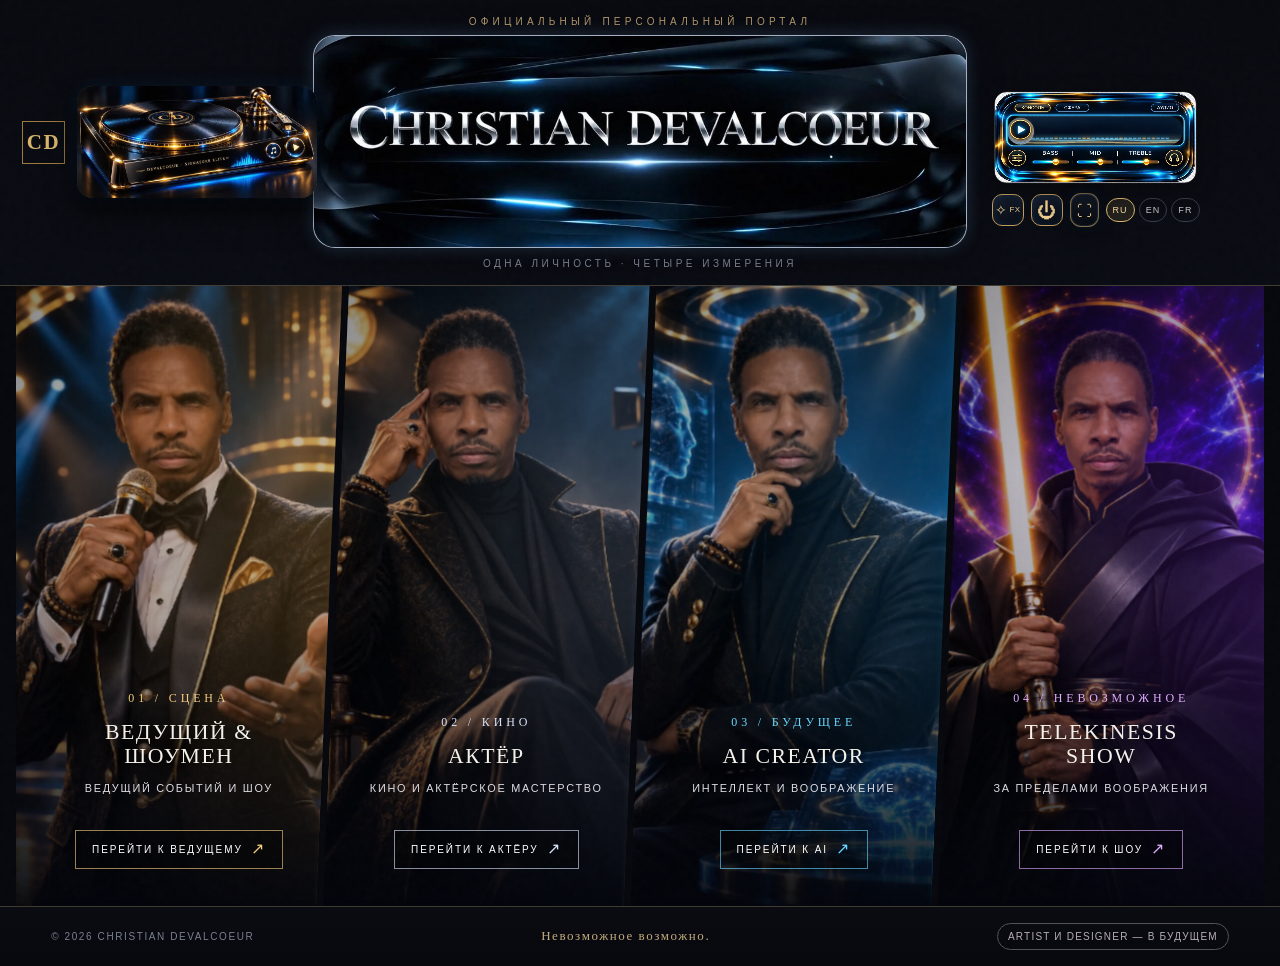
==== commit d8e44e33: "Add files via upload" ====
--- a/index.html
+++ b/index.html
@@ -153,6 +153,7 @@
 <link rel="stylesheet" href="assets/v16-final.css"/>
 <link rel="stylesheet" href="assets/v17-glass.css"/>
 <link rel="stylesheet" href="assets/v19-final.css"/>
+<link rel="stylesheet" href="assets/mobile-v24.css"/>
 </head>
 <body>
 <div class="layout">
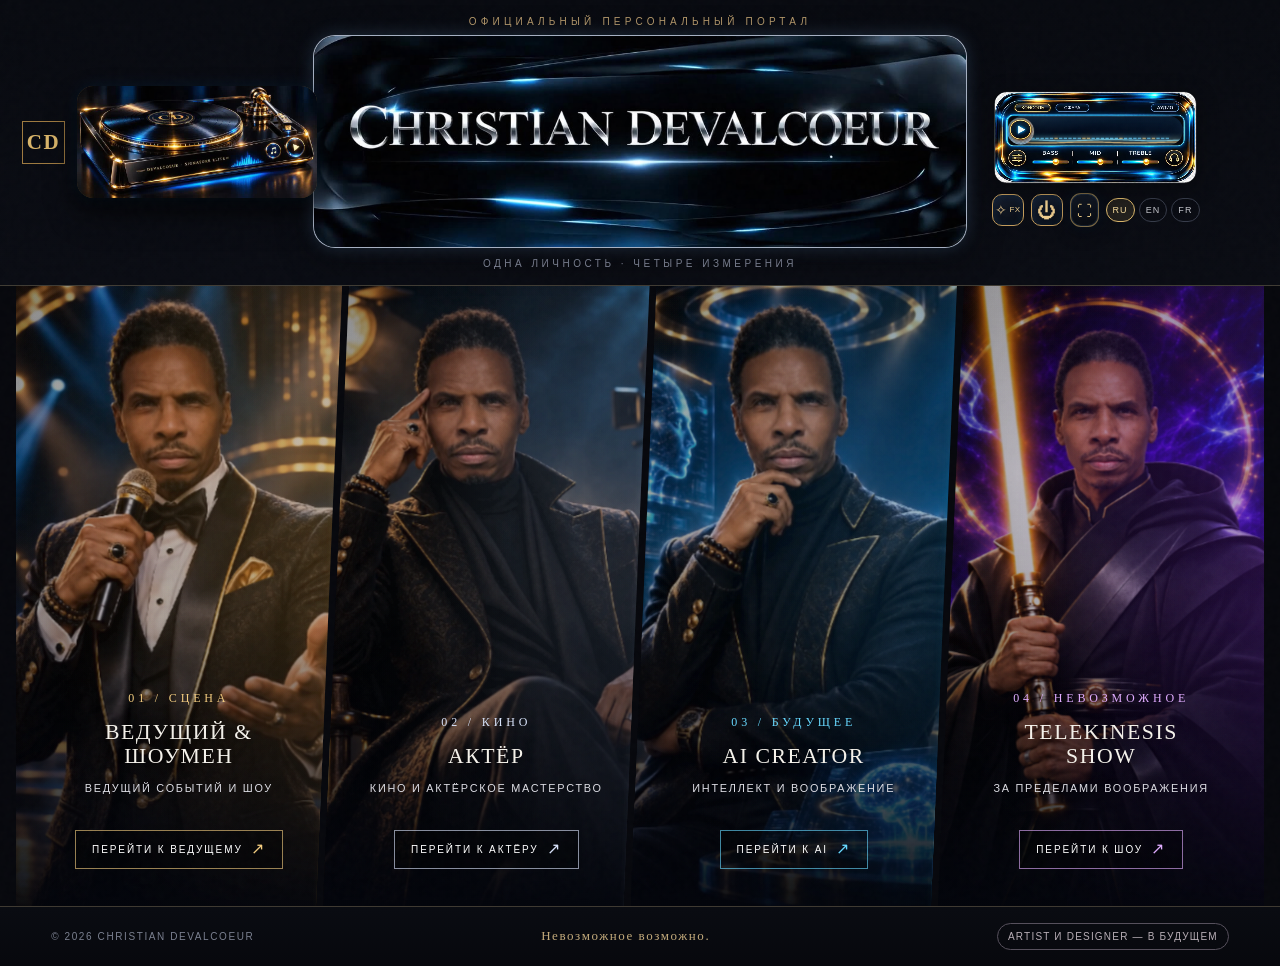
==== commit 8cdbf75f: "Update index.html" ====
--- a/index.html
+++ b/index.html
@@ -7,6 +7,21 @@
 <meta content="#07080d" name="theme-color"/>
 <meta content="Christian Devalcoeur — Host &amp; Showman, Actor, AI Creator, Telekinesis Show." name="description"/>
 <title>Christian Devalcoeur | Four Dimensions</title>
+    
+<meta property="og:type" content="website">
+<meta property="og:url" content="https://devalcoeur.ru/">
+<meta property="og:title" content="Christian Devalcoeur | Four Dimensions">
+<meta property="og:description" content="Official personal portal of Christian Devalcoeur — Host, Showman, Actor, AI Creator and Telekinesis Show. Explore four dimensions of one creative universe.">
+<meta property="og:image" content="https://devalcoeur.ru/assets/preview-four-dimensions.jpg">
+<meta property="og:image:width" content="1200">
+<meta property="og:image:height" content="630">
+<meta property="og:image:alt" content="Christian Devalcoeur | Four Dimensions">
+
+<meta name="twitter:card" content="summary_large_image">
+<meta name="twitter:title" content="Christian Devalcoeur | Four Dimensions">
+<meta name="twitter:description" content="Official personal portal of Christian Devalcoeur — Host, Showman, Actor, AI Creator and Telekinesis Show.">
+<meta name="twitter:image" content="https://devalcoeur.ru/assets/preview-four-dimensions.jpg">
+
 <style>
     :root { color-scheme:dark; --ink:#090b12; --gold:#d9b56a; --line:rgba(229,206,159,.25); }
     * { box-sizing:border-box; }
--- a/assets/mobile-v24.css
+++ b/assets/mobile-v24.css
@@ -0,0 +1,90 @@
+/* V24: Mobile-only layout. Desktop/tablet styling remains identical to V23. */
+@media (max-width:620px) {
+  html,body { max-width:100%; overflow-x:hidden; }
+  .masthead {
+    display:grid!important;
+    grid-template-columns: minmax(0,1fr) minmax(0,1fr)!important;
+    grid-template-areas: "brandtitle brandtitle" "deck visualizer" "actions actions";
+    align-items:center!important;
+    column-gap:12px!important;
+    row-gap:14px!important;
+    padding:18px 14px 19px!important;
+  }
+  .identity { grid-area:brandtitle; width:100%!important; min-width:0; margin:0!important; text-align:center; }
+  .identity .eyebrow { font-size:9px!important; letter-spacing:.22em!important; line-height:1.5; margin:0 0 10px!important; }
+  .identity h1.signature-film-title {
+    width:min(100%,380px)!important; max-width:380px!important;
+    margin-inline:auto!important; border-radius:16px!important;
+  }
+  .identity h1.signature-film-title .signature-title-video { width:100%; height:auto; border-radius:15px!important; }
+  .identity .subtitle {font-size:9px!important;letter-spacing:.18em!important;line-height:1.5;margin:9px 0 0!important;}
+
+  .left-brand { grid-area:deck; display:flex!important; align-items:center!important; justify-self:stretch!important; justify-content:center!important; gap:7px!important; min-width:0!important; }
+  .left-brand .monogram { flex:0 0 28px!important; width:28px!important;height:28px!important;font-size:14px!important; }
+  .left-brand .signature-dock {width:min(100%,168px)!important;flex:1 1 auto!important;min-width:0!important;max-width:168px!important;}
+  .left-brand .signature-device {
+    width:100%!important;height:auto!important;aspect-ratio:240 / 112!important;
+    border:0!important;border-radius:12px!important;background:transparent!important;
+  }
+  .left-brand .signature-stage-video {width:100%!important;height:100%!important;object-fit:cover!important;border-radius:12px!important;}
+  .left-brand .signature-dock .signature-play,
+  .left-brand .signature-dock .signature-menu-toggle {
+    display:block!important; position:absolute!important;
+    top:52%!important;bottom:auto!important;right:auto!important;
+    width:10.7%!important;height:31%!important;border-radius:50%!important;
+    transform:none!important;opacity:1!important;
+    background:transparent!important;border:1px solid transparent!important;
+    padding:0!important;z-index:10!important;
+  }
+  .left-brand .signature-dock .signature-play {left:89.5%!important;}
+  .left-brand .signature-dock .signature-menu-toggle {left:79.1%!important;}
+  .left-brand .signature-panel {
+    position:fixed!important; left:12px!important;right:12px!important;top:12px!important;
+    width:auto!important;max-width:none!important;
+    max-height:calc(100dvh - 24px)!important;
+    z-index:200!important;
+  }
+  .right-controls {display:contents!important; transform:none!important;}
+  .audio-console-card.elite-overlay {
+    grid-area:visualizer;justify-self:center!important;align-self:center!important;
+    width:min(100%,184px)!important;min-width:0!important;max-width:184px!important;
+    margin:0!important;aspect-ratio:896 / 416!important;
+  }
+  .control-cluster {
+    grid-area:actions; width:100%!important; max-width:100%!important;
+    display:flex!important;flex-direction:row!important;
+    flex-wrap:nowrap!important;justify-content:center!important;align-items:center!important;
+    gap:clamp(4px,1.7vw,9px)!important;
+    min-width:0!important;
+  }
+  .control-cluster .menu {display:flex!important;flex-wrap:nowrap!important;gap:4px!important;align-items:center;}
+  .control-cluster .language-choice {min-width:32px!important;width:32px!important;height:34px!important;padding:0 2px!important;font-size:11px!important;}
+  .control-cluster .elite-state-switch {min-width:33px!important;height:34px!important;border-radius:10px!important;padding:0 5px!important;}
+  .control-cluster .fullscreen-toggle {width:34px!important;height:34px!important;border-radius:10px!important;flex:0 0 34px!important;}
+  .control-cluster .elite-switch-label {font-size:8px!important;}
+
+  /* Clear, readable four-dimension gallery on narrow screens */
+  .hero {padding:0!important; min-height:0!important;overflow:visible!important;}
+  .panels {display:grid!important;grid-template-columns:minmax(0,1fr)!important; width:100%!important;}
+  .panel,.panel:first-child,.panel:last-child {
+    min-height:clamp(380px,65svh,560px)!important;
+    height:auto!important; width:100%!important;
+    margin:0!important; clip-path:none!important; border-bottom:1px solid rgba(208,171,108,.25);
+  }
+  .panel:not(:first-child) {margin-left:0!important;}
+  .panel::after {display:none!important;}
+  .panel img,.panel .hero-video {object-position:center 24%!important;}
+  .panel .content {
+    padding:85px 23px 26px!important;transform:none!important;
+  }
+  .panel .index {font-size:12px!important;margin-bottom:12px!important;letter-spacing:.26em!important;}
+  .panel .content h2 {font-size:clamp(24px,6vw,32px)!important;line-height:1.12!important;letter-spacing:.055em!important;margin-bottom:10px!important;}
+  .panel .content p {font-size:11px!important;letter-spacing:.08em!important;line-height:1.5!important;min-height:0!important;margin:0 0 18px!important;}
+  .panel .explore {font-size:11px!important;letter-spacing:.1em!important;padding:12px 16px!important;white-space:normal!important;}
+}
+@media(max-width:360px) {
+  .masthead{padding-inline:9px!important;column-gap:8px!important;}
+  .left-brand .monogram{display:none!important;}
+  .control-cluster{gap:3px!important;}
+  .control-cluster .language-choice{min-width:29px!important;width:29px!important;}
+}
